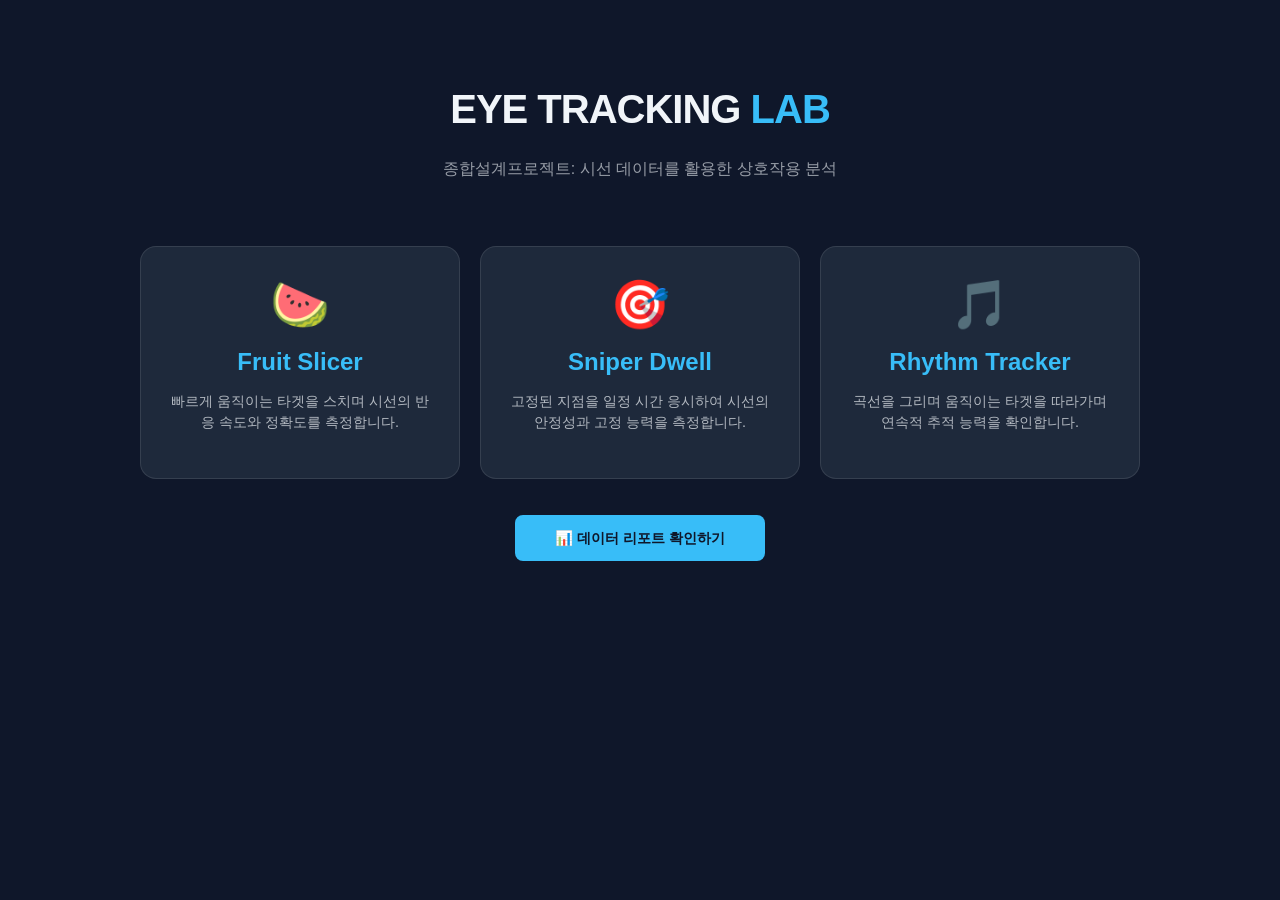
==== src/index.html @ b0c88978 "Add src folder" ====
<!DOCTYPE html>
<html lang="ko">
<head>
    <meta charset="UTF-8">
    <title>종설프 - Eye Tracking Lab</title>
    <link rel="stylesheet" href="style.css">
</head>
<body>
    <header style="text-align: center; margin-top: 60px;">
        <h1 style="font-size: 2.5rem; letter-spacing: -1px;">EYE TRACKING <span style="color:var(--primary)">LAB</span></h1>
        <p style="opacity: 0.6;">종합설계프로젝트: 시선 데이터를 활용한 상호작용 분석</p>
    </header>

    <div class="menu-container">
        <a href="games/fruit/index.html" class="game-card">
            <div class="emoji">🍉</div>
            <h2>Fruit Slicer</h2>
            <p>빠르게 움직이는 타겟을 스치며 시선의 반응 속도와 정확도를 측정합니다.</p>
        </a>
        <a href="games/sniper/index.html" class="game-card">
            <div class="emoji">🎯</div>
            <h2>Sniper Dwell</h2>
            <p>고정된 지점을 일정 시간 응시하여 시선의 안정성과 고정 능력을 측정합니다.</p>
        </a>
        <a href="games/rhythm/index.html" class="game-card">
            <div class="emoji">🎵</div>
            <h2>Rhythm Tracker</h2>
            <p>곡선을 그리며 움직이는 타겟을 따라가며 연속적 추적 능력을 확인합니다.</p>
        </a>
    </div>

    <div style="margin-top: 50px;">
        <a href="report/index.html" class="btn-back" style="padding: 15px 40px; background: var(--primary); color: var(--bg-color); font-weight: bold;">📊 데이터 리포트 확인하기</a>
    </div>
</body>
</html>
---- src/style.css ----
:root {
    --bg-color: #0f172a;
    --card-bg: #1e293b;
    --primary: #38bdf8;
    --secondary: #818cf8;
    --accent: #f43f5e;
    --text: #f1f5f9;
}

body {
    margin: 0;
    font-family: 'Pretendard', -apple-system, sans-serif;
    background-color: var(--bg-color);
    color: var(--text);
    display: flex;
    flex-direction: column;
    align-items: center;
    min-height: 100vh;
}

/* 메인 메뉴 카드 스타일 */
.menu-container {
    display: grid;
    grid-template-columns: repeat(auto-fit, minmax(280px, 1fr));
    gap: 20px;
    width: 90%;
    max-width: 1000px;
    margin-top: 50px;
}

.game-card {
    background: var(--card-bg);
    border-radius: 16px;
    padding: 30px;
    text-align: center;
    transition: transform 0.3s ease, box-shadow 0.3s ease;
    border: 1px solid rgba(255,255,255,0.1);
    text-decoration: none;
    color: inherit;
}

.game-card:hover {
    transform: translateY(-10px);
    box-shadow: 0 20px 25px -5px rgba(0, 0, 0, 0.3), 0 10px 10px -5px rgba(0, 0, 0, 0.04);
    border-color: var(--primary);
}

.game-card h2 { margin: 15px 0; color: var(--primary); }
.game-card p { opacity: 0.7; font-size: 0.9rem; line-height: 1.5; }
.emoji { font-size: 3rem; }

/* 게임 화면 레이아웃 */
.game-header {
    width: 100%;
    padding: 20px;
    display: flex;
    justify-content: space-between;
    align-items: center;
    box-sizing: border-box;
    background: rgba(30, 41, 59, 0.8);
    backdrop-filter: blur(10px);
    position: sticky;
    top: 0;
}

.canvas-container {
    position: relative;
    margin-top: 20px;
    border-radius: 12px;
    overflow: hidden;
    box-shadow: 0 0 50px rgba(0,0,0,0.5);
    border: 4px solid var(--card-bg);
}

.btn-back {
    padding: 8px 16px;
    background: var(--card-bg);
    color: var(--text);
    text-decoration: none;
    border-radius: 8px;
    font-size: 0.9rem;
}

.btn-back:hover { background: #334155; }
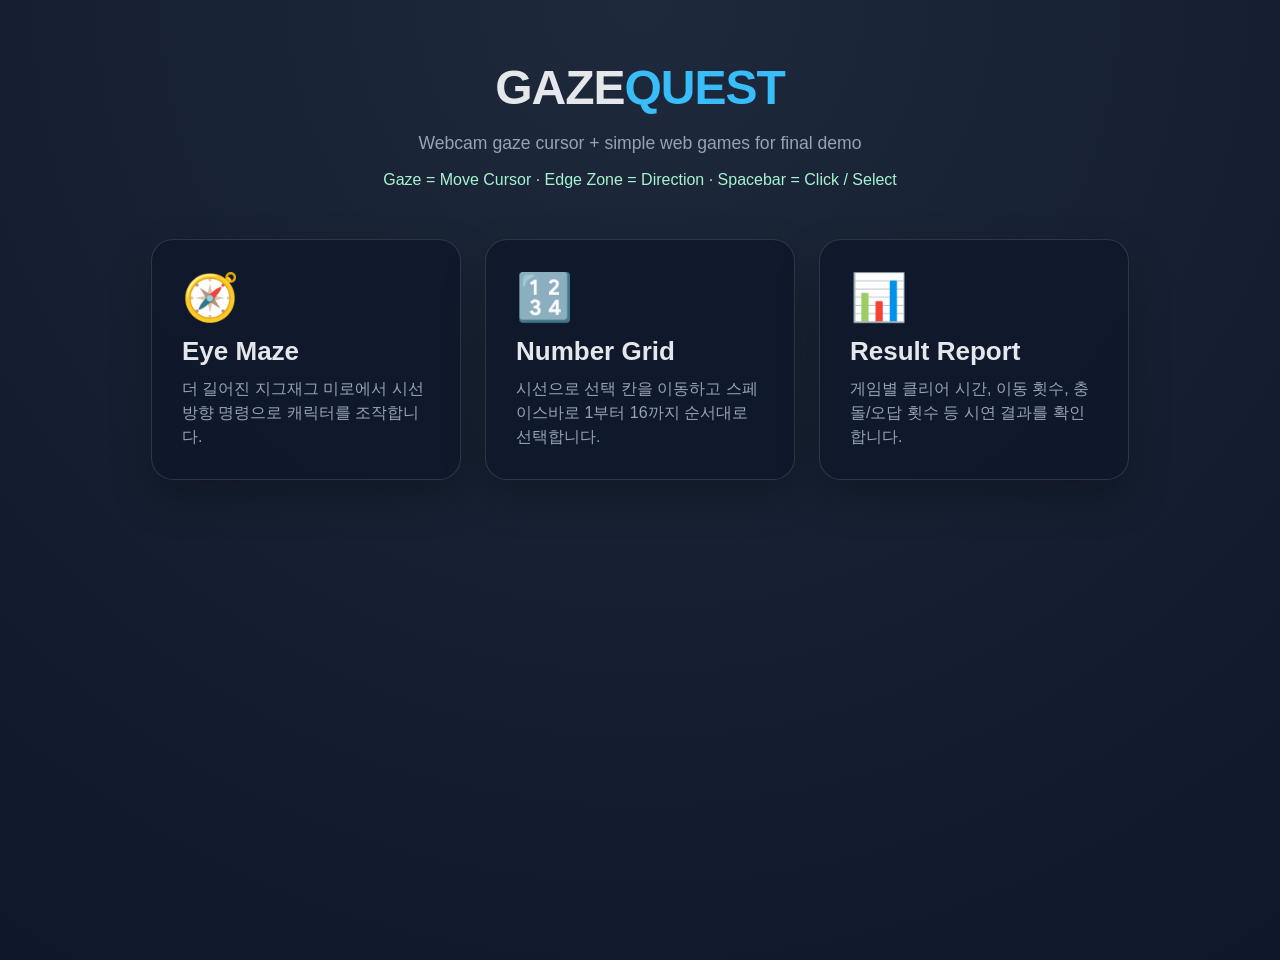
==== commit d34a62e9: "Add gaze demo games" ====
--- a/src/index.html
+++ b/src/index.html
@@ -2,35 +2,32 @@
 <html lang="ko">
 <head>
     <meta charset="UTF-8">
-    <title>종설프 - Eye Tracking Lab</title>
+    <title>GazeQuest Demo</title>
     <link rel="stylesheet" href="style.css">
 </head>
 <body>
-    <header style="text-align: center; margin-top: 60px;">
-        <h1 style="font-size: 2.5rem; letter-spacing: -1px;">EYE TRACKING <span style="color:var(--primary)">LAB</span></h1>
-        <p style="opacity: 0.6;">종합설계프로젝트: 시선 데이터를 활용한 상호작용 분석</p>
+    <header style="text-align:center; margin-top:60px;">
+        <h1 style="font-size:3rem; letter-spacing:-1px; margin-bottom:10px;">GAZE<span style="color:var(--primary)">QUEST</span></h1>
+        <p style="color:var(--muted); font-size:1.1rem;">Webcam gaze cursor + simple web games for final demo</p>
+        <p style="color:var(--accent);">Gaze = Move Cursor · Edge Zone = Direction · Spacebar = Click / Select</p>
     </header>
 
     <div class="menu-container">
-        <a href="games/fruit/index.html" class="game-card">
-            <div class="emoji">🍉</div>
-            <h2>Fruit Slicer</h2>
-            <p>빠르게 움직이는 타겟을 스치며 시선의 반응 속도와 정확도를 측정합니다.</p>
+        <a href="games/eye-maze/index.html" class="game-card">
+            <div class="emoji">🧭</div>
+            <h2>Eye Maze</h2>
+            <p>더 길어진 지그재그 미로에서 시선 방향 명령으로 캐릭터를 조작합니다.</p>
         </a>
-        <a href="games/sniper/index.html" class="game-card">
-            <div class="emoji">🎯</div>
-            <h2>Sniper Dwell</h2>
-            <p>고정된 지점을 일정 시간 응시하여 시선의 안정성과 고정 능력을 측정합니다.</p>
+        <a href="games/number-grid/index.html" class="game-card">
+            <div class="emoji">🔢</div>
+            <h2>Number Grid</h2>
+            <p>시선으로 선택 칸을 이동하고 스페이스바로 1부터 16까지 순서대로 선택합니다.</p>
         </a>
-        <a href="games/rhythm/index.html" class="game-card">
-            <div class="emoji">🎵</div>
-            <h2>Rhythm Tracker</h2>
-            <p>곡선을 그리며 움직이는 타겟을 따라가며 연속적 추적 능력을 확인합니다.</p>
+        <a href="report/index.html" class="game-card">
+            <div class="emoji">📊</div>
+            <h2>Result Report</h2>
+            <p>게임별 클리어 시간, 이동 횟수, 충돌/오답 횟수 등 시연 결과를 확인합니다.</p>
         </a>
-    </div>
-
-    <div style="margin-top: 50px;">
-        <a href="report/index.html" class="btn-back" style="padding: 15px 40px; background: var(--primary); color: var(--bg-color); font-weight: bold;">📊 데이터 리포트 확인하기</a>
     </div>
 </body>
 </html>
--- a/src/style.css
+++ b/src/style.css
@@ -1,84 +1,80 @@
 :root {
     --bg-color: #0f172a;
-    --card-bg: #1e293b;
+    --panel: #111827;
+    --panel2: #1f2937;
     --primary: #38bdf8;
-    --secondary: #818cf8;
-    --accent: #f43f5e;
-    --text: #f1f5f9;
+    --accent: #a7f3d0;
+    --danger: #fb7185;
+    --text: #e5e7eb;
+    --muted: #94a3b8;
 }
 
+* { box-sizing: border-box; }
 body {
     margin: 0;
-    font-family: 'Pretendard', -apple-system, sans-serif;
-    background-color: var(--bg-color);
+    min-height: 100vh;
+    background: radial-gradient(circle at top, #1e293b, var(--bg-color));
     color: var(--text);
-    display: flex;
-    flex-direction: column;
-    align-items: center;
-    min-height: 100vh;
+    font-family: Arial, sans-serif;
+    text-align: center;
 }
 
-/* 메인 메뉴 카드 스타일 */
+a { color: inherit; text-decoration: none; }
 .menu-container {
-    display: grid;
-    grid-template-columns: repeat(auto-fit, minmax(280px, 1fr));
-    gap: 20px;
-    width: 90%;
-    max-width: 1000px;
-    margin-top: 50px;
+    display: flex;
+    justify-content: center;
+    gap: 24px;
+    flex-wrap: wrap;
+    margin: 50px auto 20px;
+    max-width: 1100px;
 }
+.game-card {
+    width: 310px;
+    min-height: 230px;
+    border-radius: 22px;
+    background: rgba(15, 23, 42, 0.78);
+    border: 1px solid rgba(148, 163, 184, 0.22);
+    padding: 30px;
+    text-align: left;
+    box-shadow: 0 18px 40px rgba(0,0,0,0.25);
+    transition: transform .15s ease, border-color .15s ease;
+}
+.game-card:hover { transform: translateY(-5px); border-color: var(--primary); }
+.game-card .emoji { font-size: 46px; margin-bottom: 12px; }
+.game-card h2 { margin: 0 0 10px; font-size: 26px; }
+.game-card p { color: var(--muted); line-height: 1.5; margin: 0; }
 
-.game-card {
-    background: var(--card-bg);
-    border-radius: 16px;
-    padding: 30px;
-    text-align: center;
-    transition: transform 0.3s ease, box-shadow 0.3s ease;
-    border: 1px solid rgba(255,255,255,0.1);
-    text-decoration: none;
-    color: inherit;
+.game-header {
+    height: 72px;
+    display: flex;
+    align-items: center;
+    justify-content: space-between;
+    padding: 0 30px;
+    background: rgba(15, 23, 42, 0.85);
+    border-bottom: 1px solid rgba(148, 163, 184, 0.18);
 }
-
-.game-card:hover {
-    transform: translateY(-10px);
-    box-shadow: 0 20px 25px -5px rgba(0, 0, 0, 0.3), 0 10px 10px -5px rgba(0, 0, 0, 0.04);
-    border-color: var(--primary);
+.btn-back, .btn {
+    display: inline-block;
+    padding: 10px 16px;
+    background: var(--panel2);
+    border: 1px solid rgba(148, 163, 184, 0.28);
+    border-radius: 12px;
+    color: var(--text);
 }
-
-.game-card h2 { margin: 15px 0; color: var(--primary); }
-.game-card p { opacity: 0.7; font-size: 0.9rem; line-height: 1.5; }
-.emoji { font-size: 3rem; }
-
-/* 게임 화면 레이아웃 */
-.game-header {
-    width: 100%;
-    padding: 20px;
-    display: flex;
-    justify-content: space-between;
-    align-items: center;
-    box-sizing: border-box;
-    background: rgba(30, 41, 59, 0.8);
-    backdrop-filter: blur(10px);
-    position: sticky;
-    top: 0;
+.btn-primary { background: var(--primary); color: #082f49; font-weight: 700; }
+.canvas-container { display: flex; justify-content: center; align-items: center; min-height: calc(100vh - 72px); }
+canvas {
+    background: rgba(15, 23, 42, 0.75);
+    border: 1px solid rgba(148, 163, 184, 0.25);
+    border-radius: 22px;
+    box-shadow: 0 22px 50px rgba(0,0,0,0.35);
 }
-
-.canvas-container {
-    position: relative;
-    margin-top: 20px;
-    border-radius: 12px;
-    overflow: hidden;
-    box-shadow: 0 0 50px rgba(0,0,0,0.5);
-    border: 4px solid var(--card-bg);
+.kbd {
+    display: inline-block;
+    padding: 3px 8px;
+    border-radius: 6px;
+    background: #334155;
+    border: 1px solid #475569;
+    color: white;
+    font-size: 0.9em;
 }
-
-.btn-back {
-    padding: 8px 16px;
-    background: var(--card-bg);
-    color: var(--text);
-    text-decoration: none;
-    border-radius: 8px;
-    font-size: 0.9rem;
-}
-
-.btn-back:hover { background: #334155; }
